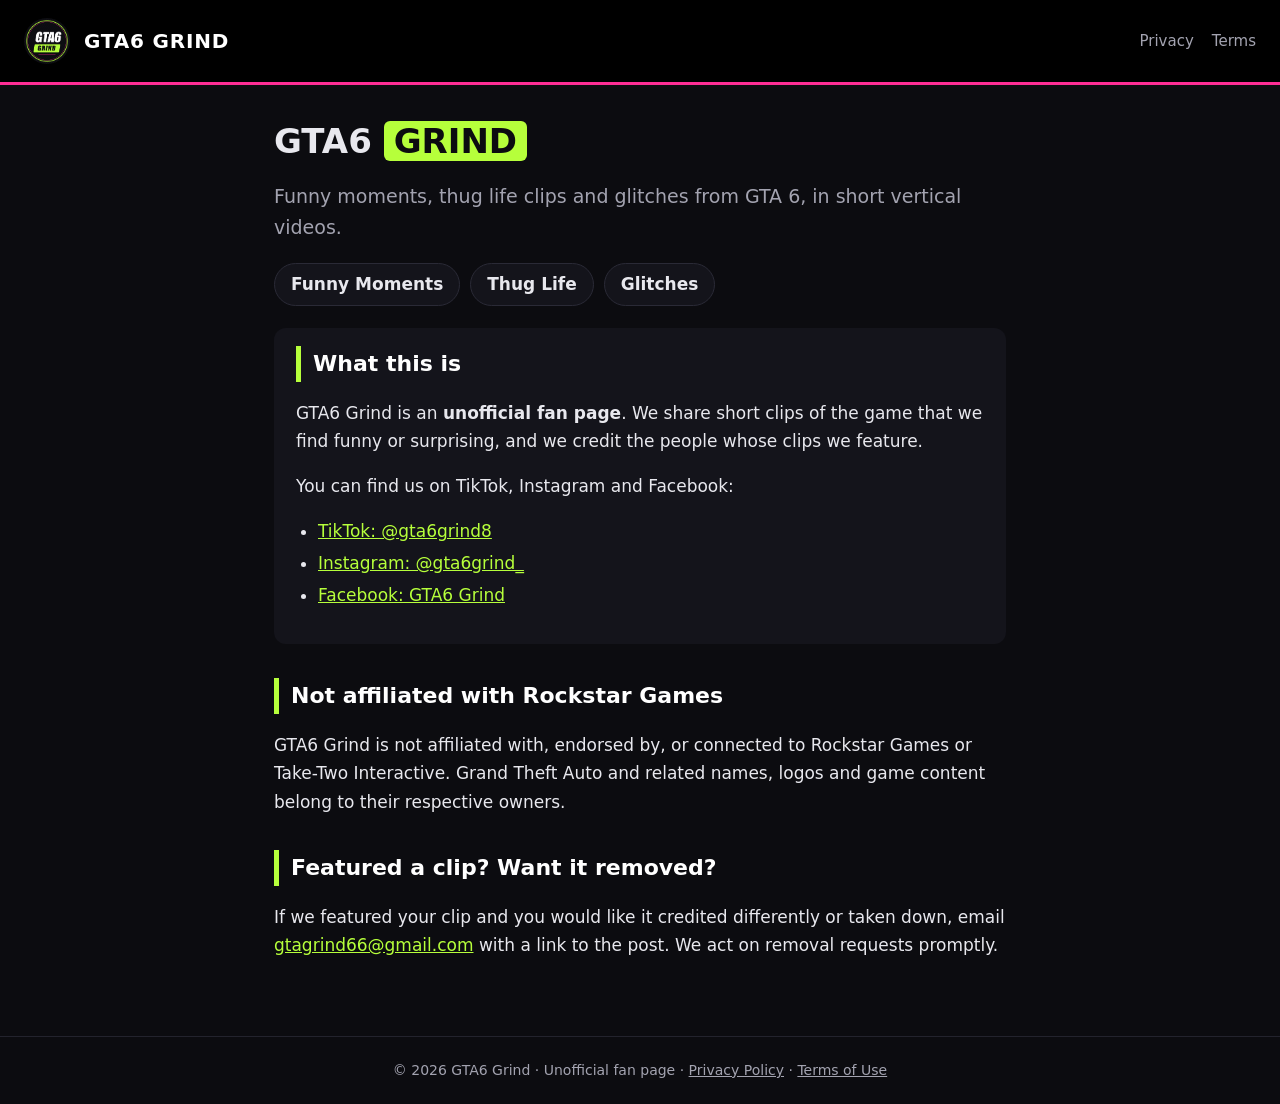
==== index.html @ 3ba06c76 "Initial site" ====
<!doctype html>
<html lang="en">
<head>
<meta charset="utf-8">
<meta name="viewport" content="width=device-width,initial-scale=1">
<title>GTA6 Grind: funny moments, thug life &amp; glitches</title>
<meta name="description" content="GTA6 Grind is an unofficial fan page sharing funny moments, thug life clips and glitches from GTA 6, with credit to the creators.">
<link rel="icon" href="logo.png">
<link rel="stylesheet" href="style.css">
</head>
<body>
<header>
  <img src="logo.png" alt="GTA6 Grind logo">
  <a class="brand" href="index.html">GTA6 GRIND</a>
  <nav><a href="privacy.html">Privacy</a><a href="terms.html">Terms</a></nav>
</header>
<main>
  <h1>GTA6 <span>GRIND</span></h1>
  <p class="lead">Funny moments, thug life clips and glitches from GTA 6, in short vertical videos.</p>

  <div class="tags"><span>Funny Moments</span><span>Thug Life</span><span>Glitches</span></div>

  <div class="card">
    <h2 style="margin-top:0">What this is</h2>
    <p>GTA6 Grind is an <strong>unofficial fan page</strong>. We share short clips of the game that we find funny or surprising, and we credit the people whose clips we feature.</p>
    <p>You can find us on TikTok, Instagram and Facebook:</p>
    <ul>
      <li><a href="https://www.tiktok.com/@gta6grind8">TikTok: @gta6grind8</a></li>
      <li><a href="https://www.instagram.com/gta6grind_/">Instagram: @gta6grind_</a></li>
      <li><a href="https://www.facebook.com/profile.php?id=61596785907584">Facebook: GTA6 Grind</a></li>
    </ul>
  </div>

  <h2>Not affiliated with Rockstar Games</h2>
  <p>GTA6 Grind is not affiliated with, endorsed by, or connected to Rockstar Games or Take-Two Interactive. Grand Theft Auto and related names, logos and game content belong to their respective owners.</p>

  <h2>Featured a clip? Want it removed?</h2>
  <p>If we featured your clip and you would like it credited differently or taken down, email <a href="mailto:gtagrind66@gmail.com">gtagrind66@gmail.com</a> with a link to the post. We act on removal requests promptly.</p>
</main>
<footer>
  &copy; 2026 GTA6 Grind &middot; Unofficial fan page &middot; <a href="privacy.html">Privacy Policy</a> &middot; <a href="terms.html">Terms of Use</a>
</footer>
</body>
</html>
---- style.css ----
:root{--bg:#0c0c10;--panel:#14141b;--text:#e8e8ee;--muted:#a3a3b0;--green:#b6ff3b;--pink:#ff2d95}
*{box-sizing:border-box}
body{margin:0;background:var(--bg);color:var(--text);font:17px/1.65 system-ui,-apple-system,"Segoe UI",Roboto,sans-serif}
a{color:var(--green)}
header{display:flex;align-items:center;gap:14px;padding:18px 24px;border-bottom:3px solid var(--pink);background:#000}
header img{width:46px;height:46px;border-radius:50%}
header a.brand{color:#fff;font-weight:800;letter-spacing:.04em;text-decoration:none;font-size:20px}
header nav{margin-left:auto;display:flex;gap:18px;flex-wrap:wrap}
header nav a{color:var(--muted);text-decoration:none;font-size:15px}
header nav a:hover{color:var(--green)}
main{max-width:780px;margin:0 auto;padding:36px 24px 60px}
h1{font-size:34px;line-height:1.2;margin:0 0 6px}
h1 span{background:var(--green);color:#0c0c10;padding:0 10px;border-radius:6px}
h2{font-size:22px;margin:34px 0 8px;color:#fff;border-left:5px solid var(--green);padding-left:12px}
.lead{color:var(--muted);font-size:19px}
.updated{color:var(--muted);font-size:14px;margin-bottom:24px}
.card{background:var(--panel);border-radius:12px;padding:18px 22px;margin:22px 0}
.tags{display:flex;gap:10px;flex-wrap:wrap;margin:20px 0}
.tags span{background:var(--panel);border:1px solid #2a2a36;border-radius:999px;padding:6px 16px;font-weight:600}
.todo{background:#3a1a2a;border:1px dashed var(--pink);border-radius:6px;padding:0 6px;color:#ffd0e6}
footer{border-top:1px solid #23232d;padding:22px 24px;color:var(--muted);font-size:14px;text-align:center}
footer a{color:var(--muted)}
ul{padding-left:22px}
li{margin:4px 0}
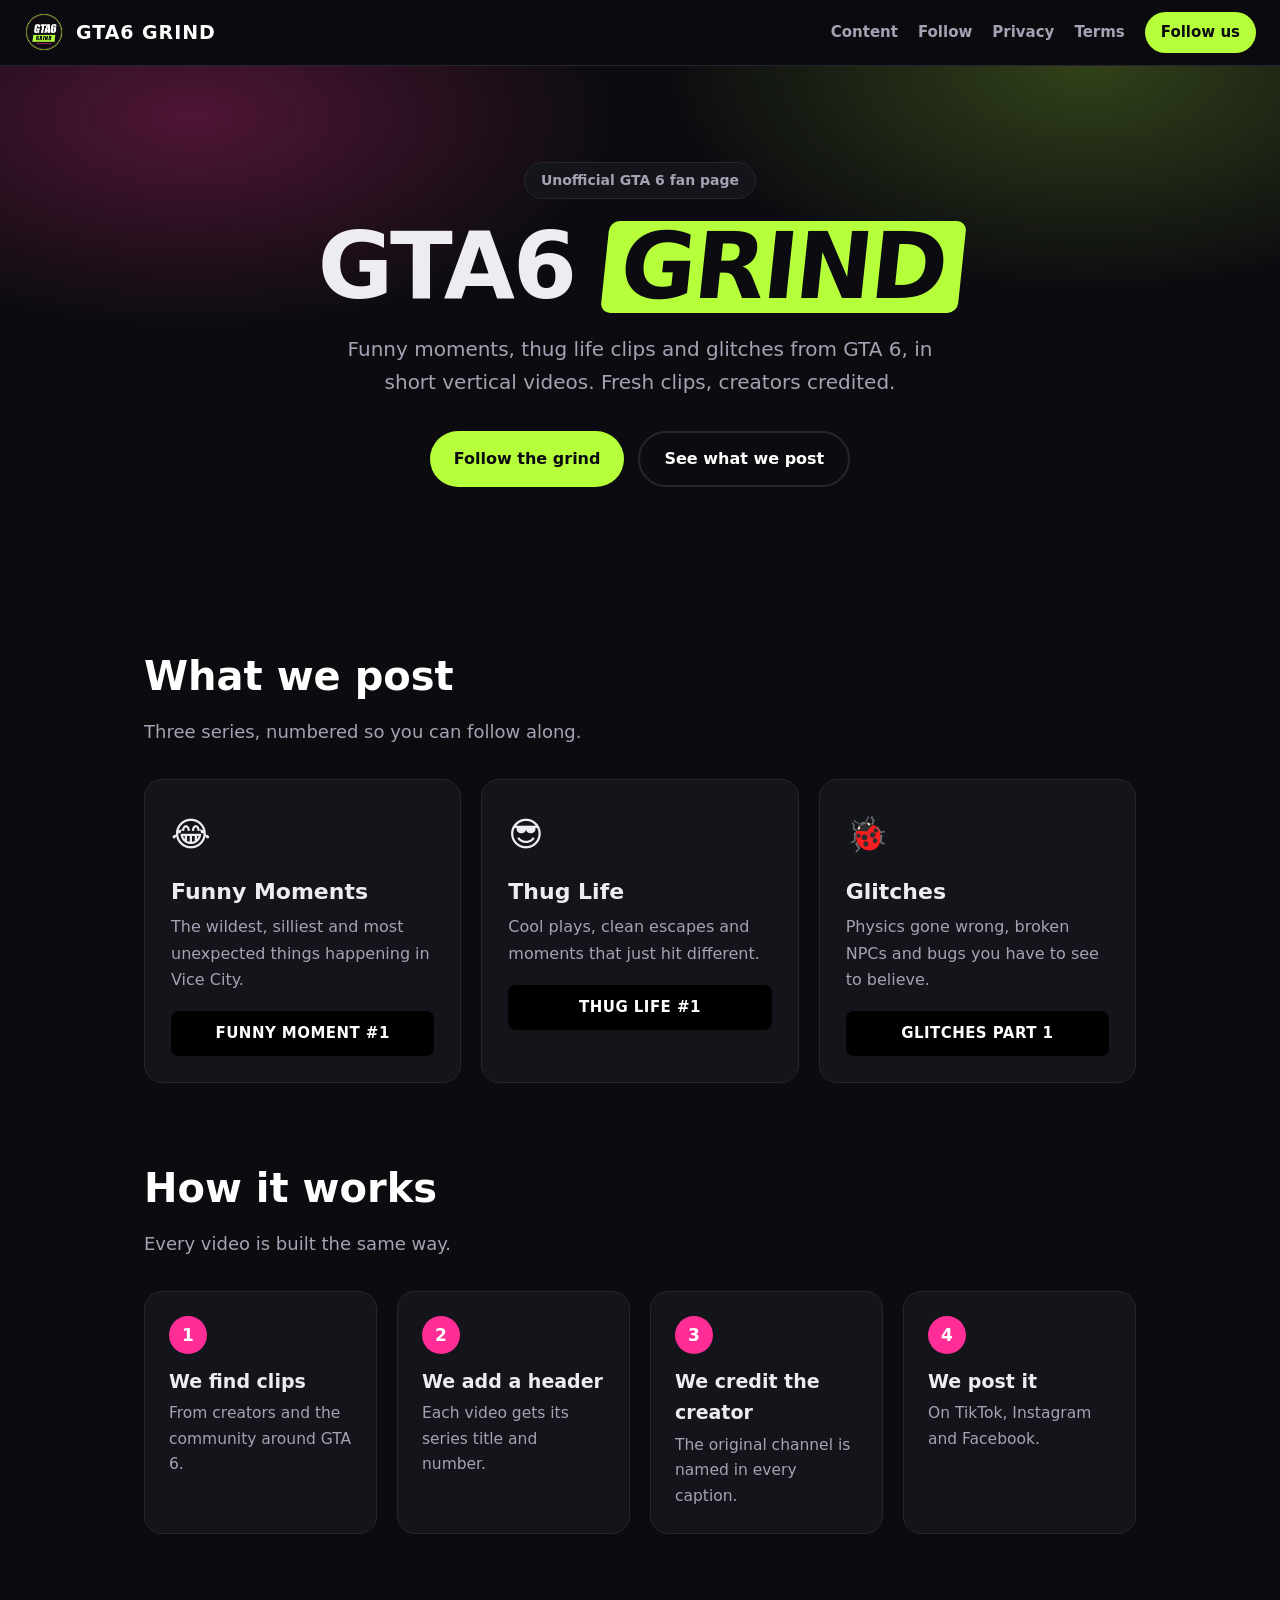
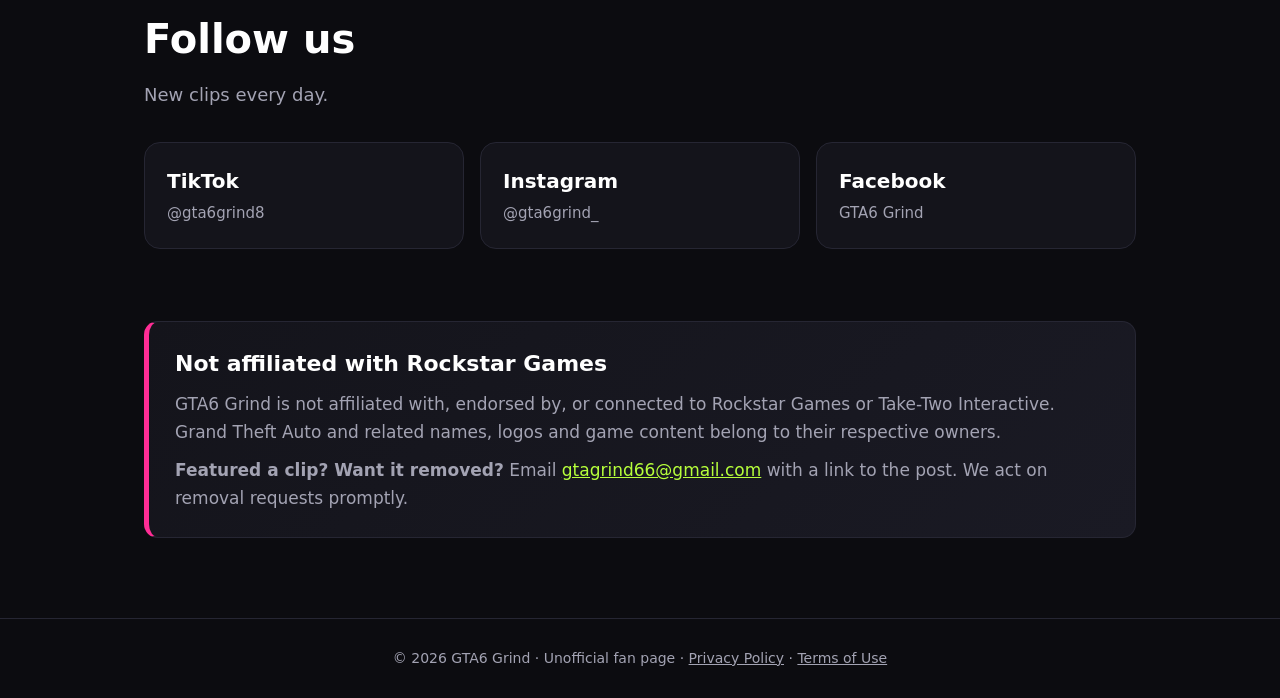
==== commit a1534cf4: "refreshed UI design" ====
--- a/index.html
+++ b/index.html
@@ -5,6 +5,9 @@
 <meta name="viewport" content="width=device-width,initial-scale=1">
 <title>GTA6 Grind: funny moments, thug life &amp; glitches</title>
 <meta name="description" content="GTA6 Grind is an unofficial fan page sharing funny moments, thug life clips and glitches from GTA 6, with credit to the creators.">
+<meta property="og:title" content="GTA6 Grind">
+<meta property="og:description" content="Funny moments, thug life clips and glitches from GTA 6.">
+<meta property="og:image" content="logo.png">
 <link rel="icon" href="logo.png">
 <link rel="stylesheet" href="style.css">
 </head>
@@ -12,31 +15,79 @@
 <header>
   <img src="logo.png" alt="GTA6 Grind logo">
   <a class="brand" href="index.html">GTA6 GRIND</a>
-  <nav><a href="privacy.html">Privacy</a><a href="terms.html">Terms</a></nav>
+  <nav>
+    <a href="#categories">Content</a>
+    <a href="#follow">Follow</a>
+    <a href="privacy.html">Privacy</a>
+    <a href="terms.html">Terms</a>
+    <a class="cta" href="#follow">Follow us</a>
+  </nav>
 </header>
-<main>
-  <h1>GTA6 <span>GRIND</span></h1>
-  <p class="lead">Funny moments, thug life clips and glitches from GTA 6, in short vertical videos.</p>
 
-  <div class="tags"><span>Funny Moments</span><span>Thug Life</span><span>Glitches</span></div>
+<section class="hero">
+  <span class="eyebrow">Unofficial GTA 6 fan page</span>
+  <h1>GTA6 <span>Grind</span></h1>
+  <p class="lead">Funny moments, thug life clips and glitches from GTA 6, in short vertical videos. Fresh clips, creators credited.</p>
+  <div class="actions">
+    <a class="btn primary" href="#follow">Follow the grind</a>
+    <a class="btn ghost" href="#categories">See what we post</a>
+  </div>
+</section>
 
-  <div class="card">
-    <h2 style="margin-top:0">What this is</h2>
-    <p>GTA6 Grind is an <strong>unofficial fan page</strong>. We share short clips of the game that we find funny or surprising, and we credit the people whose clips we feature.</p>
-    <p>You can find us on TikTok, Instagram and Facebook:</p>
-    <ul>
-      <li><a href="https://www.tiktok.com/@gta6grind8">TikTok: @gta6grind8</a></li>
-      <li><a href="https://www.instagram.com/gta6grind_/">Instagram: @gta6grind_</a></li>
-      <li><a href="https://www.facebook.com/profile.php?id=61596785907584">Facebook: GTA6 Grind</a></li>
-    </ul>
+<section class="section" id="categories">
+  <h2 class="title">What we post</h2>
+  <p class="sub">Three series, numbered so you can follow along.</p>
+  <div class="cards">
+    <div class="cat">
+      <div class="emoji">😂</div>
+      <h3>Funny Moments</h3>
+      <p>The wildest, silliest and most unexpected things happening in Vice City.</p>
+      <div class="bar">Funny Moment #1</div>
+    </div>
+    <div class="cat">
+      <div class="emoji">😎</div>
+      <h3>Thug Life</h3>
+      <p>Cool plays, clean escapes and moments that just hit different.</p>
+      <div class="bar">Thug Life #1</div>
+    </div>
+    <div class="cat">
+      <div class="emoji">🐞</div>
+      <h3>Glitches</h3>
+      <p>Physics gone wrong, broken NPCs and bugs you have to see to believe.</p>
+      <div class="bar">Glitches Part 1</div>
+    </div>
   </div>
+</section>
 
-  <h2>Not affiliated with Rockstar Games</h2>
-  <p>GTA6 Grind is not affiliated with, endorsed by, or connected to Rockstar Games or Take-Two Interactive. Grand Theft Auto and related names, logos and game content belong to their respective owners.</p>
+<section class="section">
+  <h2 class="title">How it works</h2>
+  <p class="sub">Every video is built the same way.</p>
+  <div class="steps">
+    <div class="step"><h3>We find clips</h3><p>From creators and the community around GTA 6.</p></div>
+    <div class="step"><h3>We add a header</h3><p>Each video gets its series title and number.</p></div>
+    <div class="step"><h3>We credit the creator</h3><p>The original channel is named in every caption.</p></div>
+    <div class="step"><h3>We post it</h3><p>On TikTok, Instagram and Facebook.</p></div>
+  </div>
+</section>
 
-  <h2>Featured a clip? Want it removed?</h2>
-  <p>If we featured your clip and you would like it credited differently or taken down, email <a href="mailto:gtagrind66@gmail.com">gtagrind66@gmail.com</a> with a link to the post. We act on removal requests promptly.</p>
-</main>
+<section class="section" id="follow">
+  <h2 class="title">Follow us</h2>
+  <p class="sub">New clips every day.</p>
+  <div class="follow">
+    <a href="https://www.tiktok.com/@gta6grind8"><strong>TikTok</strong><span>@gta6grind8</span></a>
+    <a href="https://www.instagram.com/gta6grind_/"><strong>Instagram</strong><span>@gta6grind_</span></a>
+    <a href="https://www.facebook.com/profile.php?id=61596785907584"><strong>Facebook</strong><span>GTA6 Grind</span></a>
+  </div>
+</section>
+
+<section class="section">
+  <div class="notice">
+    <h2>Not affiliated with Rockstar Games</h2>
+    <p>GTA6 Grind is not affiliated with, endorsed by, or connected to Rockstar Games or Take-Two Interactive. Grand Theft Auto and related names, logos and game content belong to their respective owners.</p>
+    <p><strong>Featured a clip? Want it removed?</strong> Email <a href="mailto:gtagrind66@gmail.com">gtagrind66@gmail.com</a> with a link to the post. We act on removal requests promptly.</p>
+  </div>
+</section>
+
 <footer>
   &copy; 2026 GTA6 Grind &middot; Unofficial fan page &middot; <a href="privacy.html">Privacy Policy</a> &middot; <a href="terms.html">Terms of Use</a>
 </footer>
--- a/style.css
+++ b/style.css
@@ -1,24 +1,78 @@
-:root{--bg:#0c0c10;--panel:#14141b;--text:#e8e8ee;--muted:#a3a3b0;--green:#b6ff3b;--pink:#ff2d95}
+:root{--bg:#0c0c10;--panel:#14141b;--panel2:#1a1a24;--line:#262633;--text:#ececf2;--muted:#a3a3b3;--green:#b6ff3b;--pink:#ff2d95}
 *{box-sizing:border-box}
-body{margin:0;background:var(--bg);color:var(--text);font:17px/1.65 system-ui,-apple-system,"Segoe UI",Roboto,sans-serif}
+html{scroll-behavior:smooth}
+body{margin:0;background:var(--bg);color:var(--text);font:17px/1.65 system-ui,-apple-system,"Segoe UI",Roboto,sans-serif;-webkit-font-smoothing:antialiased}
 a{color:var(--green)}
-header{display:flex;align-items:center;gap:14px;padding:18px 24px;border-bottom:3px solid var(--pink);background:#000}
-header img{width:46px;height:46px;border-radius:50%}
-header a.brand{color:#fff;font-weight:800;letter-spacing:.04em;text-decoration:none;font-size:20px}
-header nav{margin-left:auto;display:flex;gap:18px;flex-wrap:wrap}
-header nav a{color:var(--muted);text-decoration:none;font-size:15px}
+img{max-width:100%}
+
+/* header */
+header{position:sticky;top:0;z-index:10;display:flex;align-items:center;gap:12px;padding:12px 24px;background:rgba(12,12,16,.85);backdrop-filter:blur(10px);border-bottom:1px solid var(--line)}
+header img{width:40px;height:40px;border-radius:50%}
+header a.brand{color:#fff;font-weight:900;letter-spacing:.05em;text-decoration:none;font-size:19px}
+header nav{margin-left:auto;display:flex;gap:20px;align-items:center;flex-wrap:wrap}
+header nav a{color:var(--muted);text-decoration:none;font-size:15px;font-weight:600}
 header nav a:hover{color:var(--green)}
-main{max-width:780px;margin:0 auto;padding:36px 24px 60px}
-h1{font-size:34px;line-height:1.2;margin:0 0 6px}
-h1 span{background:var(--green);color:#0c0c10;padding:0 10px;border-radius:6px}
-h2{font-size:22px;margin:34px 0 8px;color:#fff;border-left:5px solid var(--green);padding-left:12px}
-.lead{color:var(--muted);font-size:19px}
+header nav a.cta{background:var(--green);color:#0c0c10;padding:8px 16px;border-radius:999px}
+header nav a.cta:hover{background:#fff;color:#0c0c10}
+
+/* buttons */
+.btn{display:inline-flex;align-items:center;gap:8px;padding:13px 24px;border-radius:999px;font-weight:800;text-decoration:none;font-size:16px;transition:transform .15s,background .15s}
+.btn:hover{transform:translateY(-2px)}
+.btn.primary{background:var(--green);color:#0c0c10}
+.btn.primary:hover{background:#fff}
+.btn.ghost{border:2px solid var(--line);color:#fff}
+.btn.ghost:hover{border-color:var(--pink);color:var(--pink)}
+
+/* hero */
+.hero{position:relative;overflow:hidden;text-align:center;padding:96px 24px 84px;background:
+  radial-gradient(600px 300px at 15% 10%,rgba(255,45,149,.28),transparent 70%),
+  radial-gradient(600px 320px at 85% 0%,rgba(182,255,59,.22),transparent 70%),var(--bg)}
+.hero .eyebrow{display:inline-block;border:1px solid var(--line);background:var(--panel);color:var(--muted);padding:6px 16px;border-radius:999px;font-size:14px;font-weight:600;margin-bottom:22px}
+.hero h1{font-size:clamp(46px,9vw,92px);line-height:1;margin:0 0 20px;font-weight:900;letter-spacing:-.02em;text-transform:uppercase}
+.hero h1 span{display:inline-block;background:var(--green);color:#0c0c10;padding:0 16px;border-radius:10px;transform:skew(-6deg)}
+.hero p.lead{max-width:640px;margin:0 auto 32px;color:var(--muted);font-size:20px}
+.hero .actions{display:flex;gap:14px;justify-content:center;flex-wrap:wrap}
+
+/* sections */
+.section{max-width:1040px;margin:0 auto;padding:72px 24px 0}
+.section h2.title{font-size:clamp(28px,4vw,40px);margin:0 0 8px;font-weight:900;border:0;padding:0;color:#fff}
+.section p.sub{color:var(--muted);margin:0 0 32px;font-size:18px}
+
+.cards{display:grid;grid-template-columns:repeat(auto-fit,minmax(260px,1fr));gap:20px}
+.cat{background:var(--panel);border:1px solid var(--line);border-radius:18px;padding:26px;transition:transform .2s,border-color .2s}
+.cat:hover{transform:translateY(-4px);border-color:var(--green)}
+.cat .emoji{font-size:34px}
+.cat h3{margin:12px 0 4px;font-size:22px}
+.cat p{margin:0;color:var(--muted);font-size:16px}
+.cat .bar{margin-top:18px;background:#000;color:#fff;font-weight:900;text-align:center;padding:10px;border-radius:8px;font-size:15px;letter-spacing:.03em;text-transform:uppercase}
+
+.steps{display:grid;grid-template-columns:repeat(auto-fit,minmax(220px,1fr));gap:20px;counter-reset:s}
+.step{background:var(--panel);border:1px solid var(--line);border-radius:18px;padding:24px}
+.step::before{counter-increment:s;content:counter(s);display:grid;place-items:center;width:38px;height:38px;border-radius:50%;background:var(--pink);color:#fff;font-weight:900;margin-bottom:12px}
+.step h3{margin:0 0 4px;font-size:19px}
+.step p{margin:0;color:var(--muted);font-size:15.5px}
+
+.follow{display:grid;grid-template-columns:repeat(auto-fit,minmax(220px,1fr));gap:16px}
+.follow a{display:block;background:var(--panel);border:1px solid var(--line);border-radius:16px;padding:22px;text-decoration:none;color:#fff;transition:border-color .2s,transform .2s}
+.follow a:hover{border-color:var(--pink);transform:translateY(-3px)}
+.follow strong{display:block;font-size:20px}
+.follow span{color:var(--muted);font-size:15px}
+
+.notice{background:linear-gradient(135deg,var(--panel),var(--panel2));border:1px solid var(--line);border-left:5px solid var(--pink);border-radius:14px;padding:24px 26px}
+.notice h2{margin:0 0 8px;font-size:22px;border:0;padding:0;color:#fff}
+.notice p{margin:0 0 10px;color:var(--muted)}
+.notice p:last-child{margin:0}
+
+/* text pages (privacy / terms) */
+main{max-width:780px;margin:0 auto;padding:48px 24px 40px}
+main h1{font-size:clamp(32px,5vw,44px);line-height:1.15;margin:0 0 6px;font-weight:900}
+main h2{font-size:22px;margin:34px 0 8px;color:#fff;border-left:5px solid var(--green);padding-left:12px}
 .updated{color:var(--muted);font-size:14px;margin-bottom:24px}
-.card{background:var(--panel);border-radius:12px;padding:18px 22px;margin:22px 0}
-.tags{display:flex;gap:10px;flex-wrap:wrap;margin:20px 0}
-.tags span{background:var(--panel);border:1px solid #2a2a36;border-radius:999px;padding:6px 16px;font-weight:600}
-.todo{background:#3a1a2a;border:1px dashed var(--pink);border-radius:6px;padding:0 6px;color:#ffd0e6}
-footer{border-top:1px solid #23232d;padding:22px 24px;color:var(--muted);font-size:14px;text-align:center}
-footer a{color:var(--muted)}
 ul{padding-left:22px}
 li{margin:4px 0}
+
+footer{margin-top:80px;border-top:1px solid var(--line);padding:28px 24px;color:var(--muted);font-size:14px;text-align:center}
+footer a{color:var(--muted)}
+footer a:hover{color:var(--green)}
+
+@media(max-width:560px){header{padding:10px 16px}header nav{gap:12px}header nav a:not(.cta){display:none}.hero{padding:64px 20px 56px}}
